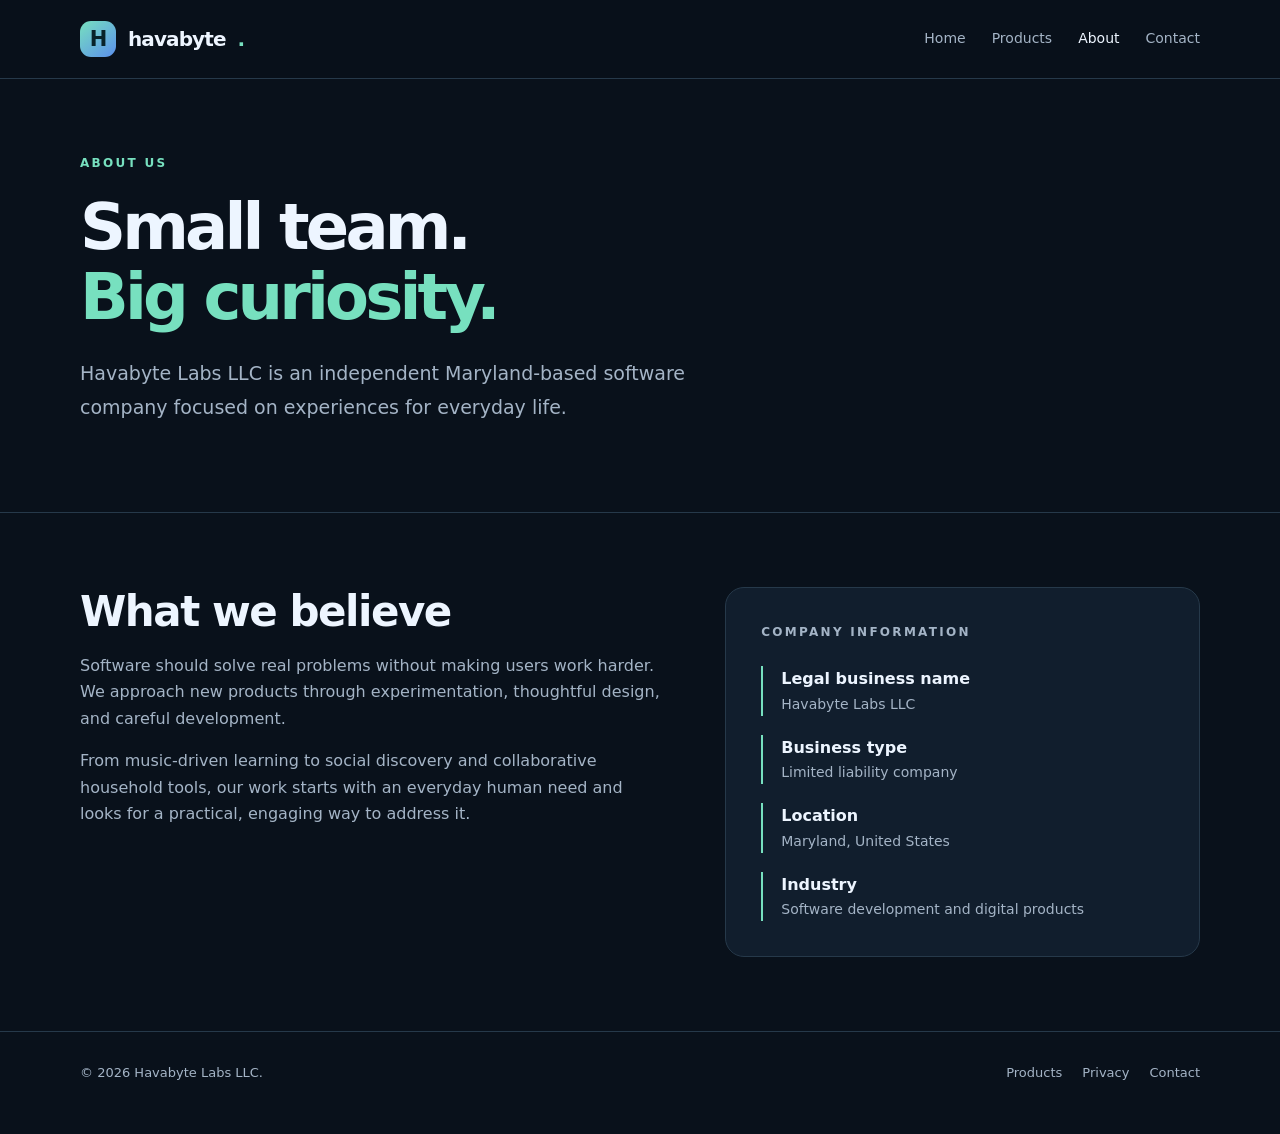
==== about/index.html @ f550384b "Publish clean /about/ route" ====
<!doctype html><html lang="en"><head><meta charset="utf-8"><meta name="viewport" content="width=device-width, initial-scale=1"><meta name="description" content="About Havabyte Labs LLC, an independent software company based in Maryland."><title>About — Havabyte Labs LLC</title><link rel="stylesheet" href="/styles.css"><link rel="icon" href="/favicon.svg" type="image/svg+xml"><link rel="canonical" href="https://havabytelabs.com/about/"></head><body><header class="site-header"><nav class="nav wrap" aria-label="Main navigation"><a class="brand" href="/"><span class="brand-icon">H</span>havabyte<span style="color:var(--accent)">.</span></a><div class="nav-links"><a href="/">Home</a><a href="/products/">Products</a><a aria-current="page" href="/about/">About</a><a href="/contact/">Contact</a></div></nav></header><main><section class="page-hero"><div class="wrap"><p class="eyebrow">About us</p><h1>Small team.<br><span style="color:var(--accent)">Big curiosity.</span></h1><p class="lede">Havabyte Labs LLC is an independent Maryland-based software company focused on experiences for everyday life.</p></div></section><section class="section"><div class="wrap split"><div class="copy"><h2>What we believe</h2><p>Software should solve real problems without making users work harder. We approach new products through experimentation, thoughtful design, and careful development.</p><p>From music-driven learning to social discovery and collaborative household tools, our work starts with an everyday human need and looks for a practical, engaging way to address it.</p></div><div class="feature-panel"><p class="eyebrow">Company information</p><div class="facts"><div class="fact"><strong>Legal business name</strong><span>Havabyte Labs LLC</span></div><div class="fact"><strong>Business type</strong><span>Limited liability company</span></div><div class="fact"><strong>Location</strong><span>Maryland, United States</span></div><div class="fact"><strong>Industry</strong><span>Software development and digital products</span></div></div></div></div></section></main><footer class="site-footer"><div class="wrap foot"><span>© <span id="year">2026</span> Havabyte Labs LLC.</span><div class="foot-links"><a href="/products/">Products</a><a href="/privacy/">Privacy</a><a href="/contact/">Contact</a></div></div></footer><script src="/site.js"></script></body></html>
---- styles.css ----
:root{--bg:#09111b;--panel:#111e2d;--text:#edf5ff;--muted:#a4b4c6;--accent:#77e0bf;--stroke:#26394a;--max:1120px}*{box-sizing:border-box}html{scroll-behavior:smooth}body{margin:0;background:var(--bg);color:var(--text);font:16px/1.65 system-ui,-apple-system,BlinkMacSystemFont,'Segoe UI',sans-serif}a{color:inherit}a:focus-visible,button:focus-visible{outline:3px solid var(--accent);outline-offset:4px}.wrap{width:min(var(--max),calc(100% - 44px));margin:auto}.site-header{border-bottom:1px solid var(--stroke);background:rgba(9,17,27,.95);position:sticky;top:0;z-index:10;backdrop-filter:blur(12px)}.nav{min-height:78px;display:flex;align-items:center;justify-content:space-between;gap:20px}.brand{text-decoration:none;display:flex;gap:12px;align-items:center;font-size:20px;font-weight:800;letter-spacing:-.045em}.brand-icon{width:36px;height:36px;border-radius:11px;background:linear-gradient(140deg,var(--accent),#5b90ec);display:grid;place-items:center;color:#08232a;font-weight:900;font-size:21px}.nav-links{display:flex;align-items:center;gap:26px}.nav-links a{text-decoration:none;color:var(--muted);font-size:14px}.nav-links a:hover,.nav-links a[aria-current=page]{color:var(--text)}.button{display:inline-flex;align-items:center;justify-content:center;border-radius:11px;padding:12px 20px;border:1px solid var(--accent);background:var(--accent);color:#082423;text-decoration:none;font-weight:750;font-size:14px}.button.secondary{background:transparent;color:var(--text);border-color:#496070}.button:hover{filter:brightness(1.12)}.hero{padding:104px 0 90px;position:relative;overflow:hidden}.hero:before{content:'';position:absolute;z-index:-1;width:550px;height:550px;right:-150px;top:-170px;background:radial-gradient(circle,#2d728088,transparent 68%);pointer-events:none}.eyebrow{text-transform:uppercase;letter-spacing:.19em;font-size:12px;color:var(--accent);font-weight:800;margin:0 0 19px}h1{font-size:clamp(46px,6vw,78px);line-height:1.09;letter-spacing:-.06em;max-width:900px;margin:0 0 24px}h1 span{color:var(--accent)}.lede{max-width:690px;font-size:19px;line-height:1.8;color:var(--muted);margin:0 0 32px}.actions{display:flex;flex-wrap:wrap;gap:12px}.section{padding:74px 0;border-top:1px solid var(--stroke)}h2{letter-spacing:-.035em;font-size:clamp(29px,4vw,42px);line-height:1.2;margin:0 0 15px}.section-intro{color:var(--muted);max-width:690px;margin:0 0 28px}.grid{display:grid;grid-template-columns:repeat(3,1fr);gap:18px}.card{border:1px solid var(--stroke);background:linear-gradient(160deg,#172638,#0d1825);border-radius:19px;padding:29px;min-height:255px}.card .glyph{width:48px;height:48px;border-radius:13px;display:grid;place-items:center;background:#24443e;color:var(--accent);font-size:24px;margin-bottom:25px}.card h3{margin:0 0 10px;font-size:23px;letter-spacing:-.03em}.card p{margin:0;color:var(--muted);font-size:15px}.tag{display:inline-flex;border:1px solid #3e5d58;color:#a4e9d4;border-radius:100px;font-size:12px;padding:4px 10px;margin-top:22px}.split{display:grid;grid-template-columns:1.1fr .9fr;gap:65px;align-items:start}.feature-panel{padding:35px;border:1px solid var(--stroke);border-radius:19px;background:var(--panel)}.feature-panel p,.copy p{color:var(--muted)}.facts{display:grid;gap:19px;margin-top:24px}.fact{border-left:2px solid var(--accent);padding-left:18px}.fact strong{display:block}.fact span{display:block;color:var(--muted);font-size:14px}.cta{border:1px solid #396459;border-radius:21px;background:linear-gradient(110deg,#173a3b,#152536);padding:42px;display:flex;align-items:center;justify-content:space-between;gap:30px}.cta p{color:var(--muted);margin-bottom:0}.site-footer{border-top:1px solid var(--stroke);padding:30px 0 50px;color:var(--muted);font-size:13px}.foot{display:flex;align-items:center;justify-content:space-between;flex-wrap:wrap;gap:16px}.foot-links{display:flex;gap:20px}.foot-links a{text-decoration:none}.page-hero{padding:75px 0 55px}.page-hero h1{font-size:clamp(40px,6vw,64px)}.prose{max-width:770px;padding-bottom:80px}.prose p,.prose li{color:var(--muted)}.prose h2{font-size:28px;margin-top:38px}.prose a{color:var(--accent)}.small{font-size:13px;color:var(--muted)}@media(max-width:760px){.nav{align-items:flex-start;flex-direction:column;padding:18px 0;gap:11px}.nav-links{flex-wrap:wrap;gap:16px}.hero{padding:66px 0 75px}.grid,.split{grid-template-columns:1fr}.split{gap:25px}.section{padding:60px 0}.cta{padding:28px;display:block}.cta .button{margin-top:20px}.card{min-height:auto}}
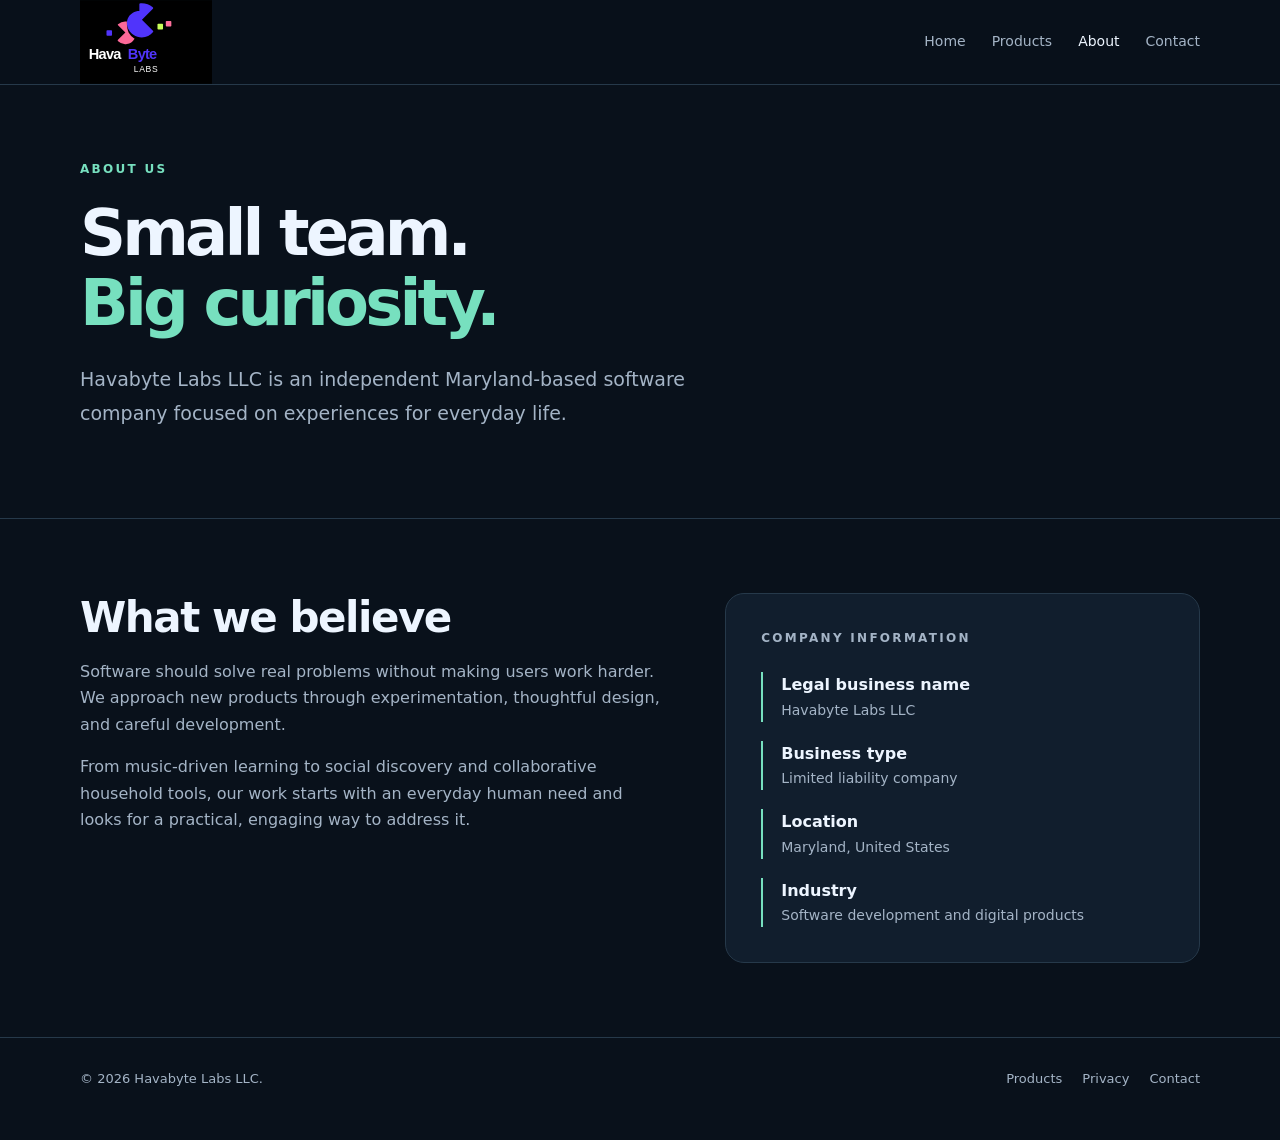
==== commit 371c52c3: "Use Havabyte Labs approved-color logo in header and social metadata" ====
--- a/about/index.html
+++ b/about/index.html
@@ -1 +1 @@
-<!doctype html><html lang="en"><head><meta charset="utf-8"><meta name="viewport" content="width=device-width, initial-scale=1"><meta name="description" content="About Havabyte Labs LLC, an independent software company based in Maryland."><title>About — Havabyte Labs LLC</title><link rel="stylesheet" href="/styles.css"><link rel="icon" href="/favicon.svg" type="image/svg+xml"><link rel="canonical" href="https://havabytelabs.com/about/"></head><body><header class="site-header"><nav class="nav wrap" aria-label="Main navigation"><a class="brand" href="/"><span class="brand-icon">H</span>havabyte<span style="color:var(--accent)">.</span></a><div class="nav-links"><a href="/">Home</a><a href="/products/">Products</a><a aria-current="page" href="/about/">About</a><a href="/contact/">Contact</a></div></nav></header><main><section class="page-hero"><div class="wrap"><p class="eyebrow">About us</p><h1>Small team.<br><span style="color:var(--accent)">Big curiosity.</span></h1><p class="lede">Havabyte Labs LLC is an independent Maryland-based software company focused on experiences for everyday life.</p></div></section><section class="section"><div class="wrap split"><div class="copy"><h2>What we believe</h2><p>Software should solve real problems without making users work harder. We approach new products through experimentation, thoughtful design, and careful development.</p><p>From music-driven learning to social discovery and collaborative household tools, our work starts with an everyday human need and looks for a practical, engaging way to address it.</p></div><div class="feature-panel"><p class="eyebrow">Company information</p><div class="facts"><div class="fact"><strong>Legal business name</strong><span>Havabyte Labs LLC</span></div><div class="fact"><strong>Business type</strong><span>Limited liability company</span></div><div class="fact"><strong>Location</strong><span>Maryland, United States</span></div><div class="fact"><strong>Industry</strong><span>Software development and digital products</span></div></div></div></div></section></main><footer class="site-footer"><div class="wrap foot"><span>© <span id="year">2026</span> Havabyte Labs LLC.</span><div class="foot-links"><a href="/products/">Products</a><a href="/privacy/">Privacy</a><a href="/contact/">Contact</a></div></div></footer><script src="/site.js"></script></body></html>
+<!doctype html><html lang="en"><head><meta charset="utf-8"><meta name="viewport" content="width=device-width, initial-scale=1"><meta name="description" content="About Havabyte Labs LLC, an independent software company based in Maryland."><title>About — Havabyte Labs LLC</title><link rel="stylesheet" href="/styles.css"><link rel="icon" href="/favicon.svg" type="image/svg+xml"><link rel="canonical" href="https://havabytelabs.com/about/"><meta property="og:image" content="https://havabytelabs.com/assets/havabyte-logo.svg"><meta property="og:site_name" content="HavaByte Labs"></head><body><header class="site-header"><nav class="nav wrap" aria-label="Main navigation"><a class="brand" href="/" aria-label="Havabyte Labs home"><img class="brand-logo" src="/assets/havabyte-logo.svg" alt="HavaByte Labs" width="132" height="84"></a><div class="nav-links"><a href="/">Home</a><a href="/products/">Products</a><a aria-current="page" href="/about/">About</a><a href="/contact/">Contact</a></div></nav></header><main><section class="page-hero"><div class="wrap"><p class="eyebrow">About us</p><h1>Small team.<br><span style="color:var(--accent)">Big curiosity.</span></h1><p class="lede">Havabyte Labs LLC is an independent Maryland-based software company focused on experiences for everyday life.</p></div></section><section class="section"><div class="wrap split"><div class="copy"><h2>What we believe</h2><p>Software should solve real problems without making users work harder. We approach new products through experimentation, thoughtful design, and careful development.</p><p>From music-driven learning to social discovery and collaborative household tools, our work starts with an everyday human need and looks for a practical, engaging way to address it.</p></div><div class="feature-panel"><p class="eyebrow">Company information</p><div class="facts"><div class="fact"><strong>Legal business name</strong><span>Havabyte Labs LLC</span></div><div class="fact"><strong>Business type</strong><span>Limited liability company</span></div><div class="fact"><strong>Location</strong><span>Maryland, United States</span></div><div class="fact"><strong>Industry</strong><span>Software development and digital products</span></div></div></div></div></section></main><footer class="site-footer"><div class="wrap foot"><span>© <span id="year">2026</span> Havabyte Labs LLC.</span><div class="foot-links"><a href="/products/">Products</a><a href="/privacy/">Privacy</a><a href="/contact/">Contact</a></div></div></footer><script src="/site.js"></script></body></html>
